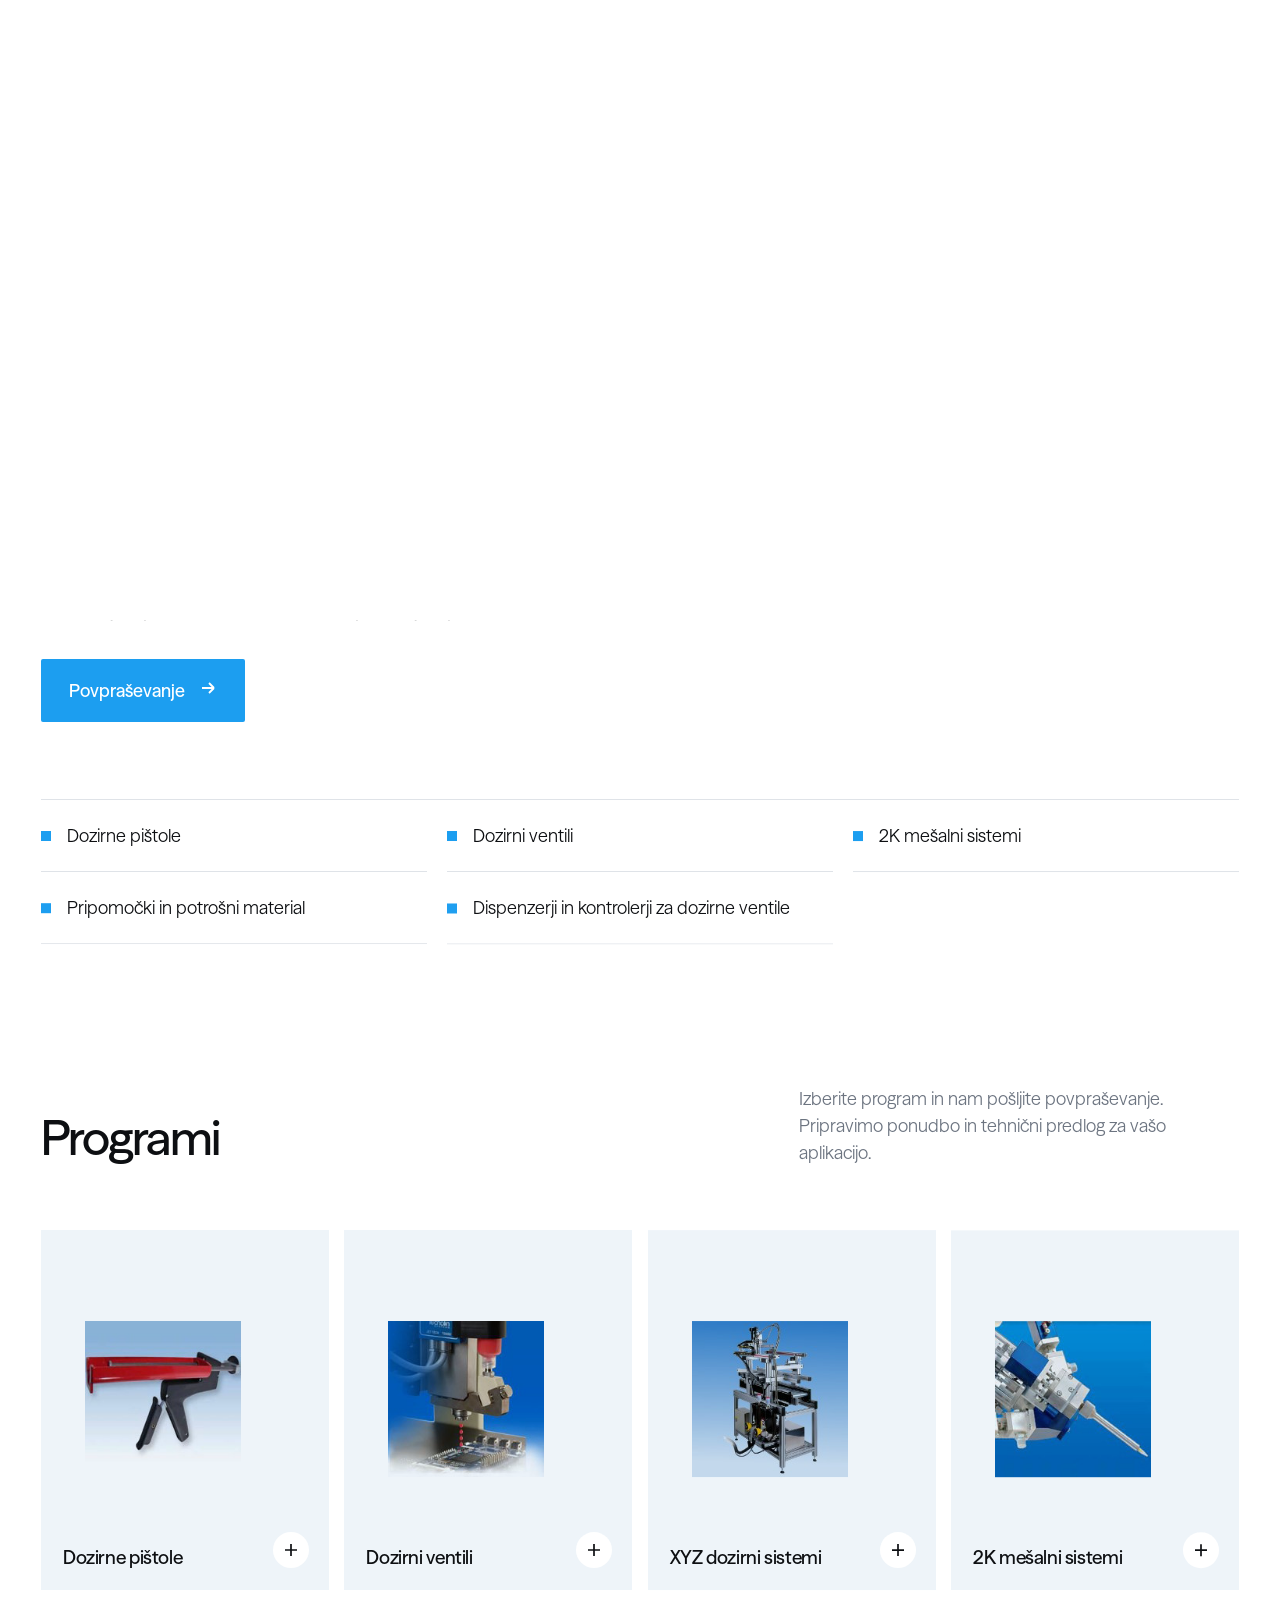
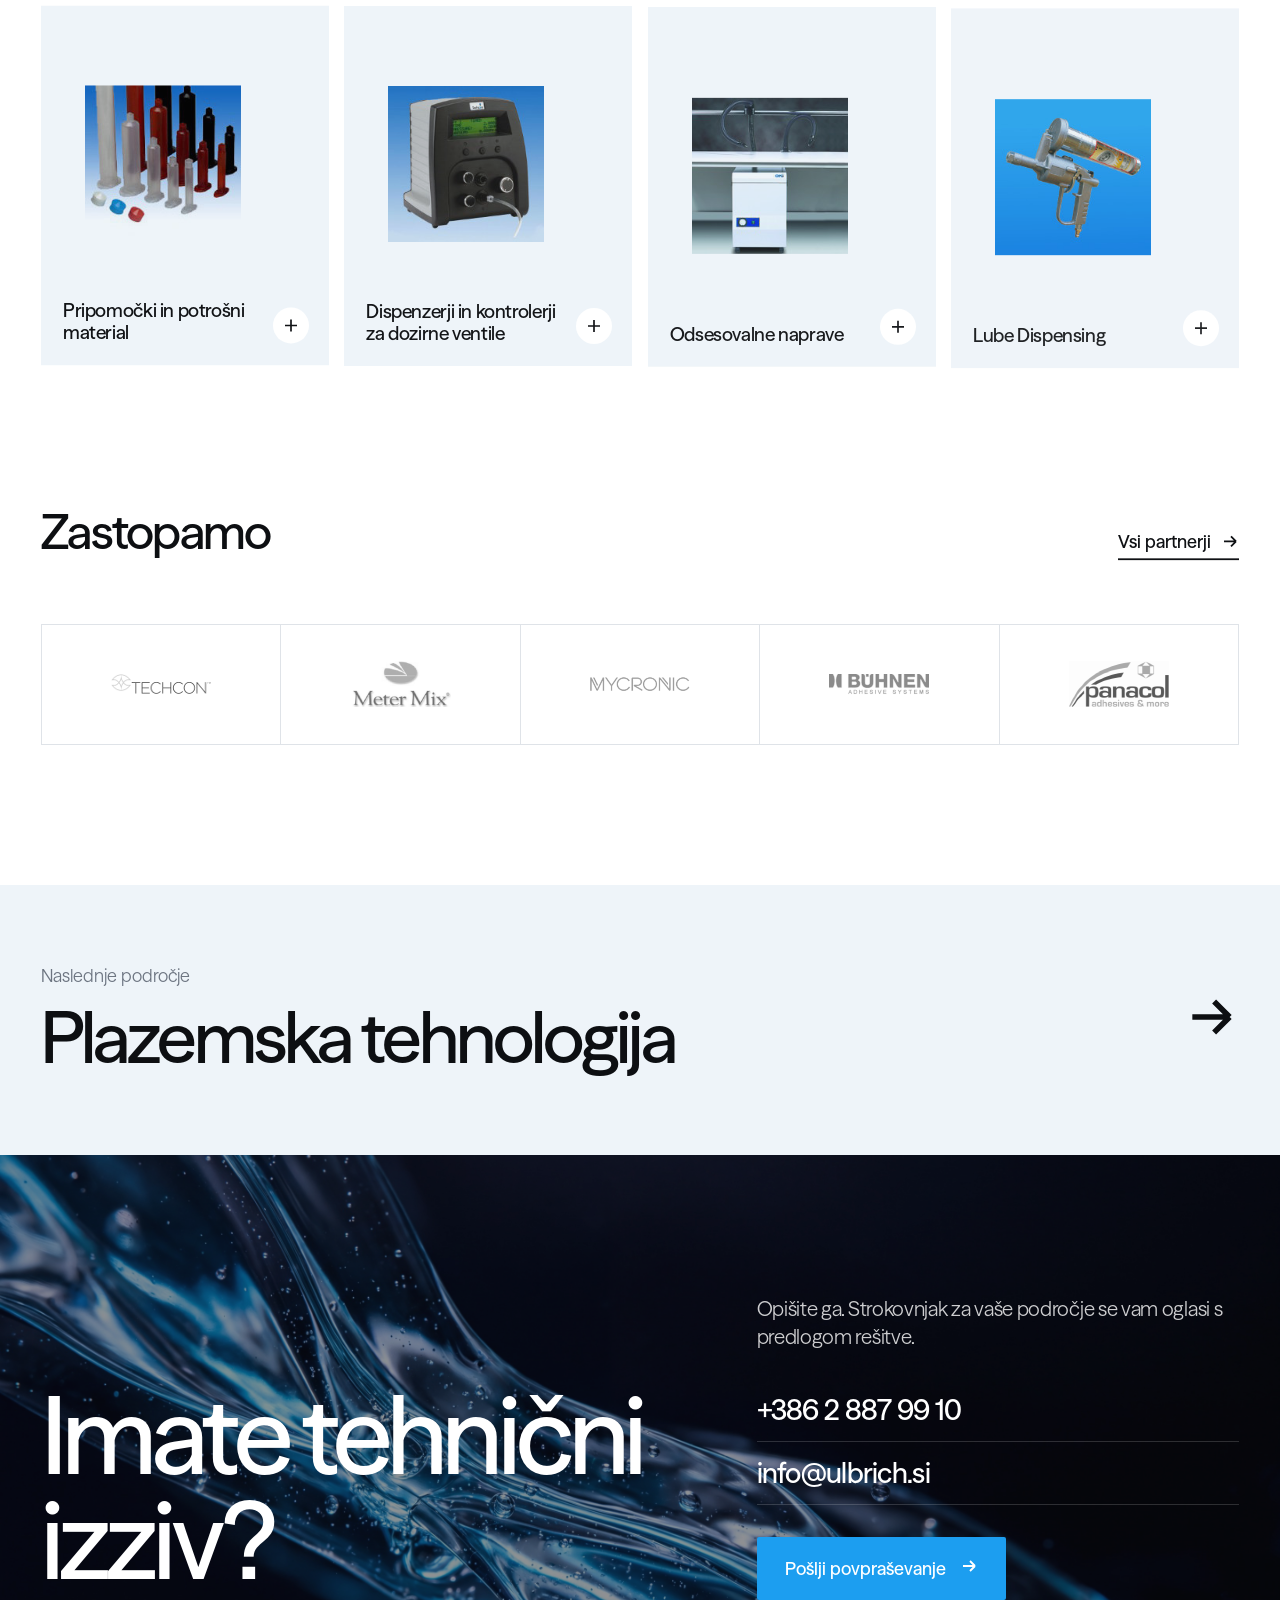
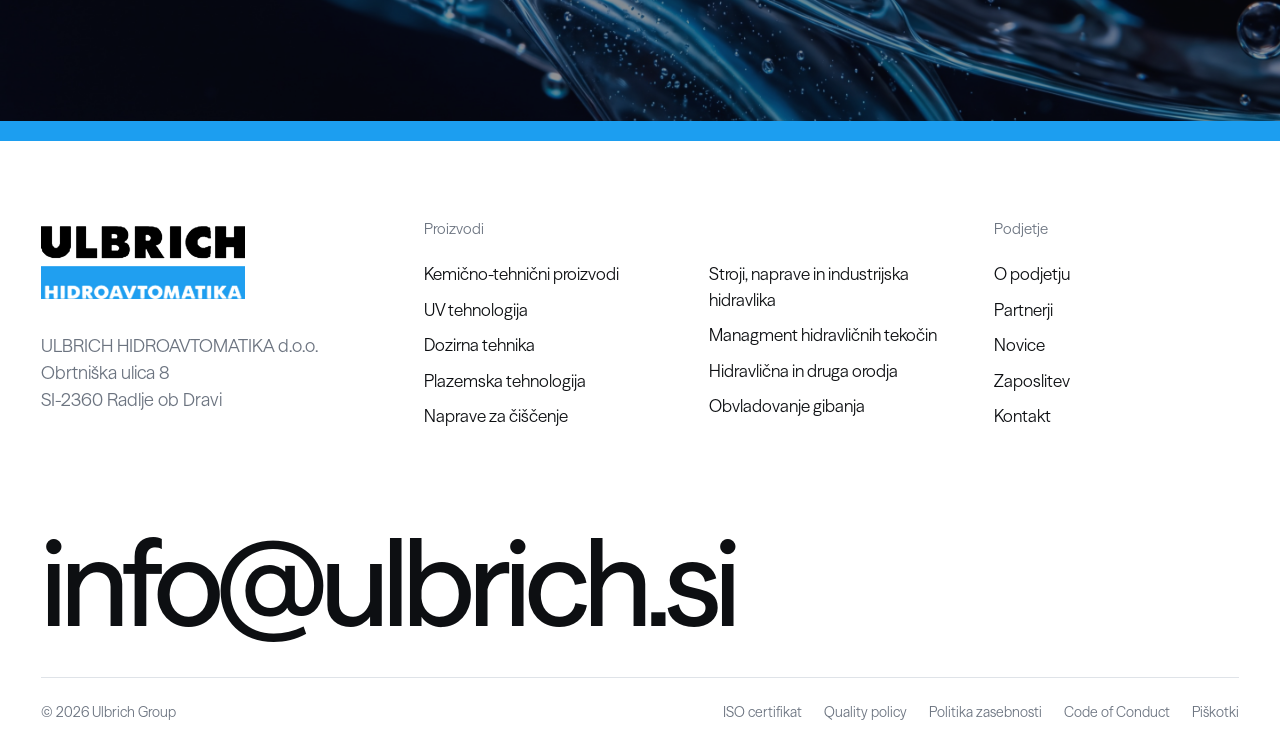
==== site/dozirna-tehnika.html @ 4a5169c9 "Ulbrich Hidroavtomatika website redesign Static multi-page site (home, 9 technology categories, news" ====
<!doctype html>
<html lang="sl"><head>
<meta charset="utf-8"><meta name="viewport" content="width=device-width,initial-scale=1">
<title>Dozirna tehnika | Ulbrich Hidroavtomatika</title><meta name="description" content="Od ročnih dozirnih pištol do XYZ dozirnih sistemov in 2K mešanja. Natančno nanašanje lepil, tesnilnih mas in maziv, ponovljivo pri vsakem kosu."><meta name="robots" content="noindex">
<link rel="icon" href="assets/img/fav512.png"><link rel="preload" href="assets/fonts/SeasonSans-TRIAL-Medium.otf" as="font" type="font/otf" crossorigin>
<link rel="stylesheet" href="assets/css/style.css">
</head><body>

<div class="loader" aria-hidden="true"><div class="lg"><img src="assets/img/logo_hidro.png" alt=""></div></div>
<header class="hdr">
  <a class="logo" href="index.html" aria-label="Ulbrich Hidroavtomatika, domov"><img src="assets/img/logo_hidro.png" alt="Ulbrich Hidroavtomatika"></a>
  <nav class="nav">
    <button data-mega class="is-active">Proizvodi</button>
    <a href="novice.html" class="">Novice</a>
    <a href="partnerji.html" class="">Partnerji</a>
    <a href="o-podjetju.html" class="">O podjetju</a>
    <a href="kontakt.html" class="">Kontakt</a>
    <span class="lang hide-m">SI</span>
    <a class="cta" href="#" data-inquiry="">Povpraševanje</a>
  </nav>
  <button class="burger" aria-label="Meni"><span></span><span></span></button>
</header>
<div class="mega" role="menu">
  <div class="mega-cats"><a href="kemicno-tehnicni-proizvodi.html" data-pic="assets/img/hf/02_adhesive.jpg" class="is-on"><span class="n">01</span>Kemično-tehnični proizvodi</a><a href="uv-tehnologija.html" data-pic="assets/img/hf/03_uv.jpg" class=""><span class="n">02</span>UV tehnologija</a><a href="dozirna-tehnika.html" data-pic="assets/img/hf/04_dispense.jpg" class=""><span class="n">03</span>Dozirna tehnika</a><a href="plazemska-tehnologija.html" data-pic="assets/img/hf/05_plasma.jpg" class=""><span class="n">04</span>Plazemska tehnologija</a><a href="naprave-za-ciscenje.html" data-pic="assets/img/hf/06_cleaning.jpg" class=""><span class="n">05</span>Naprave za čiščenje</a><a href="stroji-naprave-industrijska-hidravlika.html" data-pic="assets/img/hf/07_press.jpg" class=""><span class="n">06</span>Stroji, naprave in industrijska hidravlika</a><a href="managment-hidravlicnih-tekocin.html" data-pic="assets/img/hf/08_oil.jpg" class=""><span class="n">07</span>Managment hidravličnih tekočin</a><a href="hidravlicna-in-druga-orodja.html" data-pic="assets/img/hf/09_bolting.jpg" class=""><span class="n">08</span>Hidravlična in druga orodja</a><a href="obvladovanje-gibanja.html" data-pic="assets/img/menu_31.jpg" class=""><span class="n">09</span>Obvladovanje gibanja</a></div>
  <div><div class="mega-subs is-on"><a href="kemicno-tehnicni-proizvodi.html">Maziva</a><a href="kemicno-tehnicni-proizvodi.html">Lepila</a><a href="kemicno-tehnicni-proizvodi.html">Tesnilno-lepilne mase</a><a href="kemicno-tehnicni-proizvodi.html">Elektro-kemikalije</a><a href="kemicno-tehnicni-proizvodi.html">Silikonski materiali</a><a href="kemicno-tehnicni-proizvodi.html">Protikorozijska zaščita</a><a href="kemicno-tehnicni-proizvodi.html">Spajke in paste</a><a href="kemicno-tehnicni-proizvodi.html">Čistila in topila za lepila, tesnilne mase in maziva</a><a class="all" href="kemicno-tehnicni-proizvodi.html">Vse o področju kemija &rarr;</a></div><div class="mega-subs "><a href="uv-tehnologija.html">Naprave za sušenje lepil, barv in zalivnih mas</a><a href="uv-tehnologija.html">Naprave za simulacijo sončnega sevanja</a><a href="uv-tehnologija.html">Naprave za testiranje PV panelov</a><a href="uv-tehnologija.html">Naprave za dezinfekcijo</a><a href="uv-tehnologija.html">UV metri, naprave za merjenje intenzitete UV sevanja</a><a href="uv-tehnologija.html">UV LED</a><a class="all" href="uv-tehnologija.html">Vse o področju uv &rarr;</a></div><div class="mega-subs "><a href="dozirna-tehnika.html">Dozirne pištole</a><a href="dozirna-tehnika.html">Dozirni ventili</a><a href="dozirna-tehnika.html">XYZ dozirni sistemi</a><a href="dozirna-tehnika.html">2K mešalni sistemi</a><a href="dozirna-tehnika.html">Pripomočki in potrošni material</a><a href="dozirna-tehnika.html">Dispenzerji in kontrolerji za dozirne ventile</a><a href="dozirna-tehnika.html">Odsesovalne naprave</a><a href="dozirna-tehnika.html">Lube Dispensing</a><a class="all" href="dozirna-tehnika.html">Vse o področju doziranje &rarr;</a></div><div class="mega-subs "><a href="plazemska-tehnologija.html">piezobrush® PZ3</a><a href="plazemska-tehnologija.html">piezobrush® PZ3-i</a><a href="plazemska-tehnologija.html">PB3/PS2000</a><a href="plazemska-tehnologija.html">Plasmatool</a><a href="plazemska-tehnologija.html">Avtomatizacija plazmiranja</a><a href="plazemska-tehnologija.html">Plasma Nozzles for PB3/PS2000</a><a href="plazemska-tehnologija.html">3D tisk s plazemsko aktivacijo</a><a href="plazemska-tehnologija.html">Starter Kit Gas in Electrical</a><a href="plazemska-tehnologija.html">Plasma Treatment Software</a><a href="plazemska-tehnologija.html">Testink-Pins</a><a class="all" href="plazemska-tehnologija.html">Vse o področju plazma &rarr;</a></div><div class="mega-subs "><a href="naprave-za-ciscenje.html">DCT čistilne naprave</a><a href="naprave-za-ciscenje.html">DCT AirJet 4127 CRD</a><a href="naprave-za-ciscenje.html">DCT InJet 388 CD</a><a href="naprave-za-ciscenje.html">DCT InJet 388 CRD</a><a href="naprave-za-ciscenje.html">DCT InJet 388 CRRD Combo</a><a href="naprave-za-ciscenje.html">DCT InJet 388 TWIN CRRD</a><a class="all" href="naprave-za-ciscenje.html">Vse o področju čiščenje &rarr;</a></div><div class="mega-subs "><a href="stroji-naprave-industrijska-hidravlika.html">Stroji in naprave s hidravličnim pogonom in elektronskim krmiljenjem</a><a href="stroji-naprave-industrijska-hidravlika.html">Stroji in naprave za železniška vozila</a><a href="stroji-naprave-industrijska-hidravlika.html">Visokotlačne komponente, kompresorji in sistemi za zrak, pline in tekočine</a><a href="stroji-naprave-industrijska-hidravlika.html">Hidravlični cilindri</a><a href="stroji-naprave-industrijska-hidravlika.html">Hidravlični agregati</a><a href="stroji-naprave-industrijska-hidravlika.html">Hidravlični ventili</a><a href="stroji-naprave-industrijska-hidravlika.html">Hidravlični krmilni bloki</a><a href="stroji-naprave-industrijska-hidravlika.html">Proporcionalna in servo tehnika</a><a href="stroji-naprave-industrijska-hidravlika.html">Filtri za hidravliko</a><a href="stroji-naprave-industrijska-hidravlika.html">Hidravlični sistemi</a><a class="all" href="stroji-naprave-industrijska-hidravlika.html">Vse o področju hidravlika &rarr;</a></div><div class="mega-subs "><a href="managment-hidravlicnih-tekocin.html">Naprave za vzdrževanje in nadzor stanja hidravličnih tekočin</a><a href="managment-hidravlicnih-tekocin.html">Senzorji in merilna tehnika</a><a class="all" href="managment-hidravlicnih-tekocin.html">Vse o področju tekočine &rarr;</a></div><div class="mega-subs "><a href="hidravlicna-in-druga-orodja.html">Hidravlične dvigalke in dvigala</a><a href="hidravlicna-in-druga-orodja.html">Hidravlične črpalke za orodja</a><a href="hidravlicna-in-druga-orodja.html">Mehanski in hidravlični snemalci</a><a href="hidravlicna-in-druga-orodja.html">Delavniške stiskalnice</a><a href="hidravlicna-in-druga-orodja.html">POWER TEAM hidravlični stroji za vijačenje</a><a href="hidravlicna-in-druga-orodja.html">Namenska orodja</a><a href="hidravlicna-in-druga-orodja.html">Ventili</a><a href="hidravlicna-in-druga-orodja.html">Dodatki</a><a href="hidravlicna-in-druga-orodja.html">HYTORC hidravlični stroji za vijačenje</a><a href="hidravlicna-in-druga-orodja.html">HYTORC pnevmatski stroji za vijačenje</a><a class="all" href="hidravlicna-in-druga-orodja.html">Vse o področju orodja &rarr;</a></div><div class="mega-subs "><a href="obvladovanje-gibanja.html">Amortizerji</a><a href="obvladovanje-gibanja.html">Zračne in plinske vzmeti</a><a href="obvladovanje-gibanja.html">Heavy-duty amortizerji in odbojniki</a><a href="obvladovanje-gibanja.html">Rotacijski dušilci</a><a href="obvladovanje-gibanja.html">Oljne zavore in zaviralni cilindri</a><a href="obvladovanje-gibanja.html">Žičnate blazine in izolatorji vibracij</a><a class="all" href="obvladovanje-gibanja.html">Vse o področju gibanje &rarr;</a></div></div>
  <div class="mega-pic"><img src="assets/img/hf/02_adhesive.jpg" alt=""></div>
</div>
<div class="mega-scrim"></div>
<nav class="mnav">
  <details><summary>Proizvodi</summary><div class="msub"><a href="kemicno-tehnicni-proizvodi.html">Kemično-tehnični proizvodi</a><a href="uv-tehnologija.html">UV tehnologija</a><a href="dozirna-tehnika.html">Dozirna tehnika</a><a href="plazemska-tehnologija.html">Plazemska tehnologija</a><a href="naprave-za-ciscenje.html">Naprave za čiščenje</a><a href="stroji-naprave-industrijska-hidravlika.html">Stroji, naprave in industrijska hidravlika</a><a href="managment-hidravlicnih-tekocin.html">Managment hidravličnih tekočin</a><a href="hidravlicna-in-druga-orodja.html">Hidravlična in druga orodja</a><a href="obvladovanje-gibanja.html">Obvladovanje gibanja</a></div></details>
  <a href="novice.html">Novice</a><a href="partnerji.html">Partnerji</a><a href="o-podjetju.html">O podjetju</a><a href="kontakt.html">Kontakt</a>
  <a href="prosta-delovna-mesta.html">Zaposlitev</a>
  <p style="margin-top:40px"><a class="btn blue" href="#" data-inquiry="" style="font-size:18px;border:0">Pošlji povpraševanje</a></p>
</nav>
<main>
<section class="phero wrap">
  <div class="crumbs"><a href="index.html">Domov</a><span>/</span><a href="index.html#tehnologije">Proizvodi</a><span>/</span><span>Doziranje</span></div>
  <div class="phero-grid">
    <div>
      <h1 class="h-xl"><span class="line"><span>Dozirna tehnika</span></span></h1>
      <p class="lead tagline">Od ročnih dozirnih pištol do XYZ dozirnih sistemov in 2K mešanja. Natančno nanašanje lepil, tesnilnih mas in maziv, ponovljivo pri vsakem kosu.</p>
      <p style="margin-top:36px;display:flex;gap:14px;flex-wrap:wrap"><a class="btn blue" href="#" data-inquiry="Dozirna tehnika">Povpraševanje <span class="arr"><svg width="18" height="18" viewBox="0 0 18 18" fill="none"><path d="M3 9h12m0 0-5-5m5 5-5 5" stroke="currentColor" stroke-width="1.8"/></svg></span></a></p>
    </div>
    <div class="phero-pic "><img src="assets/img/hf/04_dispense.jpg" alt="Dozirna tehnika"><span class="tag">Enostavno, natančno, učinkovito</span></div>
  </div>
  <ul class="bullets" data-stagger><li>Dozirne pištole</li><li>Dozirni ventili</li><li>2K mešalni sistemi</li><li>Pripomočki in potrošni material</li><li>Dispenzerji in kontrolerji za dozirne ventile</li></ul>
</section>

<section class="sec wrap">
  <div class="tech-head"><h2 class="h-l split-lines">Programi</h2><p class="muted rv">Izberite program in nam pošljite povpraševanje. Pripravimo ponudbo in tehnični predlog za vašo aplikacijo.</p></div>
  <div class="subs" data-stagger>
        <button class="sub" data-inquiry="Dozirne pištole"><div class="pic"><img src="assets/img/menu_161.jpg" alt="Dozirne pištole" loading="lazy"></div>
          <h3>Dozirne pištole</h3><span class="plus"><svg width="14" height="14" viewBox="0 0 14 14" fill="none"><path d="M7 1v12M1 7h12" stroke="currentColor" stroke-width="1.7"/></svg></span></button>
        <button class="sub" data-inquiry="Dozirni ventili"><div class="pic"><img src="assets/img/menu_162.jpg" alt="Dozirni ventili" loading="lazy"></div>
          <h3>Dozirni ventili</h3><span class="plus"><svg width="14" height="14" viewBox="0 0 14 14" fill="none"><path d="M7 1v12M1 7h12" stroke="currentColor" stroke-width="1.7"/></svg></span></button>
        <button class="sub" data-inquiry="XYZ dozirni sistemi"><div class="pic"><img src="assets/img/menu_163.jpg" alt="XYZ dozirni sistemi" loading="lazy"></div>
          <h3>XYZ dozirni sistemi</h3><span class="plus"><svg width="14" height="14" viewBox="0 0 14 14" fill="none"><path d="M7 1v12M1 7h12" stroke="currentColor" stroke-width="1.7"/></svg></span></button>
        <button class="sub" data-inquiry="2K mešalni sistemi"><div class="pic"><img src="assets/img/menu_164.jpg" alt="2K mešalni sistemi" loading="lazy"></div>
          <h3>2K mešalni sistemi</h3><span class="plus"><svg width="14" height="14" viewBox="0 0 14 14" fill="none"><path d="M7 1v12M1 7h12" stroke="currentColor" stroke-width="1.7"/></svg></span></button>
        <button class="sub" data-inquiry="Pripomočki in potrošni material"><div class="pic"><img src="assets/img/menu_165.jpg" alt="Pripomočki in potrošni material" loading="lazy"></div>
          <h3>Pripomočki in potrošni material</h3><span class="plus"><svg width="14" height="14" viewBox="0 0 14 14" fill="none"><path d="M7 1v12M1 7h12" stroke="currentColor" stroke-width="1.7"/></svg></span></button>
        <button class="sub" data-inquiry="Dispenzerji in kontrolerji za dozirne ventile"><div class="pic"><img src="assets/img/menu_170.jpg" alt="Dispenzerji in kontrolerji za dozirne ventile" loading="lazy"></div>
          <h3>Dispenzerji in kontrolerji za dozirne ventile</h3><span class="plus"><svg width="14" height="14" viewBox="0 0 14 14" fill="none"><path d="M7 1v12M1 7h12" stroke="currentColor" stroke-width="1.7"/></svg></span></button>
        <button class="sub" data-inquiry="Odsesovalne naprave"><div class="pic"><img src="assets/img/menu_183.jpg" alt="Odsesovalne naprave" loading="lazy"></div>
          <h3>Odsesovalne naprave</h3><span class="plus"><svg width="14" height="14" viewBox="0 0 14 14" fill="none"><path d="M7 1v12M1 7h12" stroke="currentColor" stroke-width="1.7"/></svg></span></button>
        <button class="sub" data-inquiry="Lube Dispensing"><div class="pic"><img src="assets/img/menu_243.jpg" alt="Lube Dispensing" loading="lazy"></div>
          <h3>Lube Dispensing</h3><span class="plus"><svg width="14" height="14" viewBox="0 0 14 14" fill="none"><path d="M7 1v12M1 7h12" stroke="currentColor" stroke-width="1.7"/></svg></span></button></div>
</section>

<section class="sec wrap" style="padding-top:0">
  <div class="tech-head"><h2 class="h-l split-lines">Zastopamo</h2><a class="link rv" href="partnerji.html">Vsi partnerji <svg width="18" height="18" viewBox="0 0 18 18" fill="none"><path d="M3 9h12m0 0-5-5m5 5-5 5" stroke="currentColor" stroke-width="1.8"/></svg></a></div>
  <div class="brandrow"><a href="partnerji.html" title="Techcon"><img src="assets/logos/techconsystems.png" alt="Techcon" loading="lazy"></a><a href="partnerji.html" title="Meter Mix"><img src="assets/logos/metermix.png" alt="Meter Mix" loading="lazy"></a><a href="partnerji.html" title="Mycronic"><img src="assets/logos/mycronic.png" alt="Mycronic" loading="lazy"></a><a href="partnerji.html" title="Bühnen"><img src="assets/logos/buehnen.png" alt="Bühnen" loading="lazy"></a><a href="partnerji.html" title="Panacol"><img src="assets/logos/panacol.png" alt="Panacol" loading="lazy"></a></div>
</section>

<a class="nextcat" href="plazemska-tehnologija.html">
  <div><p class="muted" style="margin-bottom:12px">Naslednje področje</p><p class="h-xl">Plazemska tehnologija</p></div>
  <span class="go" style="flex:none"><svg width="56" height="56" viewBox="0 0 18 18" fill="none"><path d="M3 9h12m0 0-5-5m5 5-5 5" stroke="currentColor" stroke-width="1.8"/></svg></span>
</a>

<section class="cta-band sec wrap"><img class="cta-bg" src="assets/img/hf/11_fluid.jpg" alt="" loading="lazy">
  <div class="cta-grid">
    <h2 class="h-mega">Imate tehnični izziv?</h2>
    <div>
      <p class="lead" style="color:rgba(255,255,255,.8);margin-bottom:28px">Opišite ga. Strokovnjak za vaše področje se vam oglasi s predlogom rešitve.</p>
      <div class="contact-lines"><a href="tel:+38628879910">+386 2 887 99 10</a><a href="mailto:info@ulbrich.si">info@ulbrich.si</a></div>
      <p style="margin-top:32px"><a class="btn blue" href="#" data-inquiry="">Pošlji povpraševanje <span class="arr"><svg width="18" height="18" viewBox="0 0 18 18" fill="none"><path d="M3 9h12m0 0-5-5m5 5-5 5" stroke="currentColor" stroke-width="1.8"/></svg></span></a></p>
    </div>
  </div>
  <div class="bar"></div>
</section></main>

<footer class="ftr">
  <div class="ftr-top">
    <div><a class="logo" href="index.html"><img src="assets/img/logo_hidro.png" alt="Ulbrich Hidroavtomatika"></a>
      <p class="muted" style="margin-top:28px;max-width:340px">ULBRICH HIDROAVTOMATIKA d.o.o.<br>Obrtniška ulica 8<br>SI-2360 Radlje ob Dravi</p></div>
    <div><h4>Proizvodi</h4><a href="kemicno-tehnicni-proizvodi.html">Kemično-tehnični proizvodi</a><a href="uv-tehnologija.html">UV tehnologija</a><a href="dozirna-tehnika.html">Dozirna tehnika</a><a href="plazemska-tehnologija.html">Plazemska tehnologija</a><a href="naprave-za-ciscenje.html">Naprave za čiščenje</a></div>
    <div><h4>&nbsp;</h4><a href="stroji-naprave-industrijska-hidravlika.html">Stroji, naprave in industrijska hidravlika</a><a href="managment-hidravlicnih-tekocin.html">Managment hidravličnih tekočin</a><a href="hidravlicna-in-druga-orodja.html">Hidravlična in druga orodja</a><a href="obvladovanje-gibanja.html">Obvladovanje gibanja</a></div>
    <div><h4>Podjetje</h4><a href="o-podjetju.html">O podjetju</a><a href="partnerji.html">Partnerji</a><a href="novice.html">Novice</a><a href="prosta-delovna-mesta.html">Zaposlitev</a><a href="kontakt.html">Kontakt</a></div>
  </div>
  <a class="ftr-big" href="mailto:info@ulbrich.si">info@ulbrich.si</a>
  <div class="ftr-bot"><span>© 2026 Ulbrich Group</span>
    <nav><a href="https://www.ulbrich.si/iso-certifikat">ISO certifikat</a><a href="https://www.ulbrich.si/quality-policy">Quality policy</a><a href="https://www.ulbrich.si/politika-zasebnosti">Politika zasebnosti</a><a href="https://www.ulbrich.si/code-of-conduct">Code of Conduct</a><a href="https://www.ulbrich.si/piskotki">Piškotki</a></nav></div>
</footer>
<div class="drawer-scrim"></div>
<aside class="drawer" aria-label="Povpraševanje">
  <button class="x" aria-label="Zapri">&times;</button>
  <h2 class="h-l">Povpraševanje</h2>
  <p class="topic"></p>
  <form class="form">
    <input type="hidden" name="tema">
    <label>Ime in priimek<input required name="ime" autocomplete="name"></label>
    <label>Podjetje<input name="podjetje" autocomplete="organization"></label>
    <label>E-pošta<input required type="email" name="email" autocomplete="email"></label>
    <label>Telefon<input name="tel" autocomplete="tel"></label>
    <label>Opišite vaš izziv ali potrebo<textarea name="sporocilo"></textarea></label>
    <button class="btn blue" type="submit">Pošlji povpraševanje <span class="arr"><svg width="18" height="18" viewBox="0 0 18 18" fill="none"><path d="M3 9h12m0 0-5-5m5 5-5 5" stroke="currentColor" stroke-width="1.8"/></svg></span></button>
  </form>
  <div class="form-ok"><p class="h-m">Hvala. Vaše povpraševanje smo prejeli.</p><p class="muted" style="margin-top:14px">Strokovnjak za izbrano področje vas bo kontaktiral v najkrajšem možnem času.</p></div>
</aside>
<script src="assets/js/gsap.min.js"></script>
<script src="assets/js/ScrollTrigger.min.js"></script>
<script src="assets/js/lenis.min.js"></script>
<script src="assets/js/main.js"></script>
</body></html>
---- site/assets/css/style.css ----
@font-face{font-family:"Season";src:url(../fonts/SeasonSans-TRIAL-Light.otf) format("opentype");font-weight:300;font-display:swap}
@font-face{font-family:"Season";src:url(../fonts/SeasonSans-TRIAL-Regular.otf) format("opentype");font-weight:400;font-display:swap}
@font-face{font-family:"Season";src:url(../fonts/SeasonSans-TRIAL-Medium.otf) format("opentype");font-weight:500;font-display:swap}
@font-face{font-family:"Season";src:url(../fonts/SeasonSans-TRIAL-SemiBold.otf) format("opentype");font-weight:600;font-display:swap}

:root{
  --blue:#1c9ef0;
  --blue-deep:#0b6fc0;
  --ink:#0d0f12;
  --gray:#6c7480;
  --line:#dfe3e8;
  --paper:#ffffff;
  --mist:#eef4f9;
  --mist-2:#e3eef7;
  --pad:clamp(20px,3.2vw,64px);
  --nav-h:clamp(92px,7.5vw,150px);
  --ease:cubic-bezier(.2,.7,.1,1);
}
*{box-sizing:border-box;margin:0;padding:0}
html{-webkit-font-smoothing:antialiased;-moz-osx-font-smoothing:grayscale;text-rendering:optimizeLegibility}
html.lenis,html.lenis body{height:auto}
.lenis.lenis-smooth{scroll-behavior:auto!important}
body{font-family:"Season",system-ui,sans-serif;font-weight:400;color:var(--ink);background:var(--paper);font-size:18px;line-height:1.5;overflow-x:hidden}
img{display:block;max-width:100%}
a{color:inherit;text-decoration:none}
button{font:inherit;color:inherit;background:none;border:0;cursor:pointer}
em,i{font-style:normal}

/* ------- type ------- */
.h-mega{font-weight:500;font-size:clamp(48px,8.4vw,184px);line-height:.98;letter-spacing:-.045em;padding-bottom:.06em}
.h-xl{font-weight:500;font-size:clamp(40px,5.6vw,120px);line-height:1.02;letter-spacing:-.04em;padding-bottom:.05em}
.h-l{font-weight:500;font-size:clamp(32px,3.8vw,76px);line-height:1.05;letter-spacing:-.035em;padding-bottom:.05em}
.h-m{font-weight:500;font-size:clamp(24px,2.2vw,42px);line-height:1.12;letter-spacing:-.025em}
.lead{font-size:clamp(20px,1.6vw,30px);line-height:1.35;letter-spacing:-.015em;color:var(--ink)}
.muted{color:var(--gray)}
.blue{color:var(--blue)}
.small{font-size:15px;line-height:1.5}

/* ------- layout ------- */
.wrap{padding-left:var(--pad);padding-right:var(--pad)}
.sec{padding-top:clamp(96px,11vw,220px);padding-bottom:clamp(96px,11vw,220px)}
.grid{display:grid;grid-template-columns:repeat(12,1fr);column-gap:clamp(16px,1.6vw,32px)}

/* ------- header ------- */
.hdr{position:fixed;inset:0 0 auto 0;z-index:50;height:var(--nav-h);display:flex;align-items:center;justify-content:space-between;padding:0 var(--pad);transition:transform .5s var(--ease),background .3s}
.hdr.is-solid{background:rgba(255,255,255,.92);backdrop-filter:saturate(1.4) blur(14px);-webkit-backdrop-filter:saturate(1.4) blur(14px)}
.hdr.is-hidden{transform:translateY(-100%)}
.hdr .logo img{height:clamp(56px,5vw,110px);width:auto}
.nav{display:flex;align-items:center;gap:clamp(20px,2.4vw,48px);font-size:clamp(17px,1.25vw,24px);font-weight:500}
.nav a,.nav button{position:relative;padding:8px 0}
.nav a::after,.nav button::after{content:"";position:absolute;left:0;right:0;bottom:2px;height:2px;background:var(--blue);transform:scaleX(0);transform-origin:right;transition:transform .45s var(--ease)}
.nav a:hover::after,.nav button:hover::after,.nav .is-active::after{transform:scaleX(1);transform-origin:left}
.nav .cta{background:var(--ink);color:#fff;padding:14px 22px;border-radius:2px;transition:background .3s}
.nav .cta::after{display:none}
.nav .cta:hover{background:var(--blue)}
.lang{color:var(--gray);font-weight:400}
.burger{display:none;width:44px;height:44px;position:relative}
.burger span{position:absolute;left:8px;right:8px;height:2px;background:var(--ink);transition:transform .4s var(--ease),top .4s var(--ease)}
.burger span:nth-child(1){top:16px}.burger span:nth-child(2){top:26px}
.menu-open .burger span:nth-child(1){top:21px;transform:rotate(45deg)}
.menu-open .burger span:nth-child(2){top:21px;transform:rotate(-45deg)}

/* mega menu */
.mega{position:fixed;left:0;right:0;top:var(--nav-h);z-index:49;background:#fff;padding:40px var(--pad) 56px;display:grid;grid-template-columns:1.1fr 2.6fr 1.1fr;gap:clamp(24px,3vw,64px);opacity:0;visibility:hidden;transform:translateY(-12px);transition:opacity .35s var(--ease),transform .45s var(--ease),visibility 0s .45s;box-shadow:0 30px 60px -30px rgba(13,15,18,.18)}
.mega.is-open{opacity:1;visibility:visible;transform:none;transition:opacity .35s var(--ease),transform .45s var(--ease)}
.mega-cats{display:flex;flex-direction:column;gap:2px}
.mega-cats a{font-size:22px;font-weight:500;letter-spacing:-.02em;padding:8px 0;color:var(--gray);transition:color .25s;display:flex;align-items:center;gap:14px}
.mega-cats a .n{font-size:13px;width:22px;color:var(--gray);font-weight:400}
.mega-cats a.is-on,.mega-cats a:hover{color:var(--ink)}
.mega-cats a.is-on .n{color:var(--blue)}
.mega-subs{display:none;grid-template-columns:repeat(2,1fr);gap:4px 40px;align-content:start;padding-top:10px}
.mega-subs.is-on{display:grid}
.mega-subs a{font-size:17px;padding:9px 0;border-bottom:1px solid var(--line);display:flex;justify-content:space-between;transition:color .25s}
.mega-subs a:hover{color:var(--blue)}
.mega-subs .all{grid-column:1/-1;border:0;margin-top:18px;font-weight:500;color:var(--blue)}
.mega-pic{background:var(--mist);aspect-ratio:1;display:flex;align-items:center;justify-content:center;overflow:hidden}
.mega-pic img{width:78%;mix-blend-mode:multiply;transition:opacity .3s}
.mega-scrim{position:fixed;inset:0;z-index:48;background:rgba(13,15,18,.25);opacity:0;visibility:hidden;transition:opacity .35s,visibility 0s .35s}
.mega-scrim.is-open{opacity:1;visibility:visible;transition:opacity .35s}

/* mobile menu */
.mnav{position:fixed;inset:0;z-index:45;background:#fff;padding:calc(var(--nav-h) + 20px) var(--pad) 40px;overflow:auto;transform:translateY(-100%);transition:transform .6s var(--ease)}
.menu-open .mnav{transform:none}
.mnav a{display:block;font-size:30px;font-weight:500;letter-spacing:-.03em;padding:10px 0;border-bottom:1px solid var(--line)}
.mnav .msub a{font-size:19px;font-weight:400;padding:9px 0 9px 0;color:var(--gray)}
.mnav details summary{list-style:none;font-size:30px;font-weight:500;letter-spacing:-.03em;padding:10px 0;border-bottom:1px solid var(--line);cursor:pointer}
.mnav details summary::-webkit-details-marker{display:none}

/* ------- buttons ------- */
.btn{display:inline-flex;align-items:center;gap:14px;font-size:18px;font-weight:500;padding:18px 28px;background:var(--ink);color:#fff;border-radius:2px;transition:background .3s,color .3s}
.btn:hover{background:var(--blue)}
.btn.blue{background:var(--blue)}
.btn.blue:hover{background:var(--ink)}
.btn.white{background:#fff;color:var(--ink)}
.btn.white:hover{background:var(--ink);color:#fff}
.btn .arr{display:inline-block;transition:transform .35s var(--ease)}
.btn:hover .arr{transform:translateX(5px)}
.link{font-weight:500;display:inline-flex;gap:10px;align-items:center;border-bottom:2px solid currentColor;padding-bottom:3px}

/* ------- hero (home) ------- */
.hero{padding-top:calc(var(--nav-h) + clamp(40px,7vh,110px));position:relative}
.hero-top{display:grid;grid-template-columns:1fr auto;align-items:end;gap:40px;padding-bottom:clamp(36px,5vh,72px)}
h1 .line{display:block;overflow:hidden}
h1 .line>span{display:block}
.hero-side{max-width:380px;padding-bottom:1.4vw}
.hero-side p{margin-bottom:26px}
.hero-band{position:relative;background:var(--blue);height:clamp(380px,56vh,640px);overflow:hidden;transform-origin:50% 0}
.reel{position:absolute;left:0;top:50%;display:flex;gap:clamp(14px,1.4vw,28px);transform:translateY(-50%);will-change:transform}
.reel-card{flex:0 0 auto;width:clamp(220px,21vw,420px);aspect-ratio:4/5;background:#fff;display:flex;flex-direction:column;justify-content:space-between;padding:18px 20px}
.reel-card img{width:84%;margin:auto;mix-blend-mode:multiply;aspect-ratio:1;object-fit:contain}
.reel-card .cap{display:flex;justify-content:space-between;font-size:15px;font-weight:500}
.reel-card .cap span:last-child{color:var(--gray);font-weight:400}

/* statement */
.statement{background:var(--blue);color:#fff}
.statement .h-xl .w{opacity:.22;transition:none}
.statement-meta{display:flex;justify-content:space-between;align-items:end;margin-top:clamp(56px,7vw,120px);gap:40px;flex-wrap:wrap}
.statement-meta p{max-width:520px;color:rgba(255,255,255,.86)}

/* tech index */
.tech-head{display:flex;justify-content:space-between;align-items:end;gap:40px;margin-bottom:clamp(40px,5vw,90px);flex-wrap:wrap}
.tech-head p{max-width:440px}
.tech-list{border-top:1px solid var(--line)}
.tech-row{display:grid;grid-template-columns:80px 1fr minmax(0,.9fr) 60px;align-items:center;gap:24px;padding:clamp(18px,1.8vw,30px) 0;border-bottom:1px solid var(--line);position:relative;transition:color .35s}
.tech-row .ic{width:56px;height:56px;mix-blend-mode:multiply}
.tech-row .nm{font-size:clamp(26px,3.3vw,64px);font-weight:500;letter-spacing:-.035em;line-height:1.04;transition:transform .5s var(--ease)}
.tech-row .tg{color:var(--gray);font-size:17px;max-width:420px}
.tech-row .go{justify-self:end;width:48px;height:48px;border-radius:50%;background:var(--mist);display:grid;place-items:center;transition:background .3s,color .3s}
.tech-row:hover .nm{transform:translateX(14px)}
.tech-row:hover .go{background:var(--blue);color:#fff}
.tech-row::before{content:"";position:absolute;left:0;right:0;bottom:-1px;height:2px;background:var(--blue);transform:scaleX(0);transform-origin:left;transition:transform .6s var(--ease)}
.tech-row:hover::before{transform:scaleX(1)}
.tech-float{position:fixed;left:0;top:0;width:clamp(240px,20vw,380px);aspect-ratio:1;background:#fff;pointer-events:none;z-index:30;opacity:0;transform:translate(-50%,-50%) scale(.85);transition:opacity .3s,transform .4s var(--ease);box-shadow:0 30px 70px -30px rgba(13,15,18,.35);display:flex;align-items:center;justify-content:center;overflow:hidden}
.tech-float.on{opacity:1;transform:translate(-50%,-50%) scale(1)}
.tech-float img{position:absolute;width:86%;mix-blend-mode:multiply;opacity:0;transition:opacity .25s}
.tech-float img.on{opacity:1}

/* plasma horizontal */
.hscroll{background:var(--mist);overflow:hidden}
.hscroll-pin{height:100vh;display:flex;flex-direction:column;justify-content:center;padding-top:var(--nav-h)}
.hscroll-head{display:flex;justify-content:space-between;align-items:end;gap:40px;margin-bottom:clamp(28px,4vh,56px)}
.hscroll-head p{max-width:460px}
.track{display:flex;gap:clamp(16px,1.6vw,30px);padding-left:var(--pad);will-change:transform}
.pcard{flex:0 0 auto;width:clamp(300px,30vw,560px);display:flex;flex-direction:column}
.pcard .pic{background:#fff;aspect-ratio:5/4;overflow:hidden;display:flex;align-items:center;justify-content:center}
.pcard .pic img{width:100%;height:100%;object-fit:cover;transform:scale(1.12)}
.pcard .pic.fit img{object-fit:contain;width:82%;height:82%;transform:none;mix-blend-mode:multiply}
.pcard h3{font-size:clamp(22px,1.7vw,32px);font-weight:500;letter-spacing:-.025em;margin-top:22px;line-height:1.15}
.pcard p{color:var(--gray);margin-top:10px;font-size:16px;max-width:460px}
.pcard.intro{justify-content:flex-end;width:clamp(260px,24vw,440px)}

/* production split */
.split{display:grid;grid-template-columns:1fr 1fr;gap:clamp(24px,3vw,64px);align-items:stretch}
.split .pic{background:var(--mist);position:relative;overflow:hidden;min-height:560px;display:flex;align-items:center;justify-content:center}
.split .pic img{width:70%;mix-blend-mode:multiply;will-change:transform}
.caps{margin-top:48px;border-top:1px solid var(--line)}
.caps li{list-style:none;display:flex;gap:24px;padding:20px 0;border-bottom:1px solid var(--line);font-size:clamp(18px,1.3vw,22px)}
.caps li span:first-child{color:var(--blue);font-weight:500;width:32px;flex:none}

/* numbers */
.nums{border-top:1px solid var(--line)}
.num{display:grid;grid-template-columns:1.2fr 1fr;align-items:center;gap:40px;padding:clamp(22px,2.6vw,46px) 0;border-bottom:1px solid var(--line)}
.num .v{font-size:clamp(64px,10vw,200px);font-weight:500;letter-spacing:-.055em;line-height:.95;padding-bottom:.04em;font-variant-numeric:tabular-nums}
.num .v sup{font-size:.35em;vertical-align:top;margin-left:.08em;color:var(--blue);letter-spacing:0;position:relative;top:.25em}
.num p{font-size:clamp(18px,1.4vw,24px);max-width:520px;line-height:1.4}

/* partners */
.logos{display:grid;grid-template-columns:repeat(6,1fr);gap:0;border-top:1px solid var(--line);border-left:1px solid var(--line)}
.logos a{aspect-ratio:3/2;display:flex;align-items:center;justify-content:center;border-right:1px solid var(--line);border-bottom:1px solid var(--line);padding:12%;transition:background .35s}
.logos img{max-height:56px;width:auto;max-width:100%;object-fit:contain;filter:grayscale(1);opacity:.62;transition:filter .35s,opacity .35s,transform .5s var(--ease)}
.logos a:hover{background:var(--mist)}
.logos a:hover img{filter:none;opacity:1;transform:scale(1.06)}

/* news */
.news{display:grid;grid-template-columns:repeat(4,1fr);gap:clamp(16px,1.6vw,32px)}
.news a{display:flex;flex-direction:column}
.news .pic{aspect-ratio:1;overflow:hidden;background:var(--mist)}
.news .pic img{width:100%;height:100%;object-fit:cover;transition:transform .9s var(--ease)}
.news a:hover .pic img{transform:scale(1.05)}
.news time{display:block;margin-top:20px;color:var(--gray);font-size:15px}
.news h3{font-size:clamp(20px,1.4vw,26px);font-weight:500;letter-spacing:-.02em;line-height:1.2;margin-top:8px}
.news p{color:var(--gray);font-size:16px;margin-top:10px;display:-webkit-box;-webkit-line-clamp:3;-webkit-box-orient:vertical;overflow:hidden}
.news.big{grid-template-columns:repeat(3,1fr);row-gap:72px}

/* group */
.group{display:grid;grid-template-columns:1fr 1fr;gap:clamp(24px,4vw,80px);align-items:center}
.group .map{background:var(--mist);padding:6%}
.group .map img{mix-blend-mode:multiply;width:100%}
.countries{margin-top:40px;border-top:1px solid var(--line)}
.countries a{display:flex;justify-content:space-between;align-items:center;padding:16px 0;border-bottom:1px solid var(--line);font-size:20px;font-weight:500;transition:color .25s,padding .4s var(--ease)}
.countries a:hover{color:var(--blue);padding-left:10px}
.countries a span{color:var(--gray);font-weight:400;font-size:15px}

/* cta */
.cta-band{background:var(--ink);color:#fff;position:relative;overflow:hidden}
.cta-band .bar{position:absolute;left:0;right:0;bottom:0;height:clamp(14px,1.6vw,28px);background:var(--blue)}
.cta-grid{display:grid;grid-template-columns:1.4fr 1fr;gap:40px;align-items:end}
.cta-band .h-mega{color:#fff}
.contact-lines a{display:block;font-size:clamp(24px,2.2vw,40px);font-weight:500;letter-spacing:-.025em;padding:10px 0;border-bottom:1px solid rgba(255,255,255,.16);transition:color .25s}
.contact-lines a:hover{color:var(--blue)}

/* footer */
.ftr{padding:clamp(64px,6vw,110px) var(--pad) 32px;background:#fff}
.ftr-top{display:grid;grid-template-columns:1.4fr repeat(3,1fr);gap:40px}
.ftr-top h4{font-size:15px;font-weight:400;color:var(--gray);margin-bottom:16px}
.ftr-top a{display:block;padding:5px 0;font-size:17px;transition:color .25s}
.ftr-top a:hover{color:var(--blue)}
.ftr .logo img{height:76px;width:auto}
.ftr-big{font-size:clamp(44px,9.4vw,210px);font-weight:500;letter-spacing:-.05em;line-height:1;margin-top:clamp(64px,7vw,130px);padding-bottom:.08em;display:block;transition:color .4s}
.ftr-big:hover{color:var(--blue)}
.ftr-bot{display:flex;justify-content:space-between;gap:20px;flex-wrap:wrap;color:var(--gray);font-size:14px;border-top:1px solid var(--line);padding-top:24px;margin-top:24px}
.ftr-bot nav{display:flex;gap:22px;flex-wrap:wrap}

/* ------- category page ------- */
.phero{padding-top:calc(var(--nav-h) + clamp(36px,6vh,90px))}
.crumbs{font-size:15px;color:var(--gray);margin-bottom:clamp(28px,4vw,56px);display:flex;gap:10px}
.crumbs a:hover{color:var(--ink)}
.phero-grid{display:grid;grid-template-columns:1.3fr 1fr;gap:clamp(24px,4vw,80px);align-items:end}
.phero .tagline{margin-top:28px;max-width:640px}
.phero-pic{background:var(--mist);aspect-ratio:1;display:flex;align-items:center;justify-content:center;overflow:hidden;position:relative}
.phero-pic img{width:100%;height:100%;object-fit:cover}
.phero-pic.fit img{width:74%;height:74%;object-fit:contain;mix-blend-mode:multiply}
.phero-pic .tag{position:absolute;left:0;bottom:0;background:var(--blue);color:#fff;padding:14px 20px;font-weight:500;font-size:16px}
.bullets{display:grid;grid-template-columns:repeat(3,1fr);gap:0 clamp(16px,1.6vw,32px);margin-top:clamp(56px,6vw,110px);border-top:1px solid var(--line)}
.bullets li{list-style:none;padding:22px 0;border-bottom:1px solid var(--line);font-size:clamp(18px,1.3vw,22px);display:flex;gap:16px}
.bullets li::before{content:"";flex:none;width:10px;height:10px;background:var(--blue);margin-top:.5em}
.subs{display:grid;grid-template-columns:repeat(4,1fr);gap:clamp(12px,1.2vw,24px)}
.sub{background:var(--mist);display:flex;flex-direction:column;justify-content:space-between;aspect-ratio:4/5;padding:22px;text-align:left;position:relative;overflow:hidden;transition:background .4s}
.sub .pic{flex:1;display:flex;align-items:center;justify-content:center;min-height:0}
.sub .pic img{width:78%;max-height:100%;object-fit:contain;mix-blend-mode:multiply;transition:transform .7s var(--ease)}
.sub h3{font-size:clamp(19px,1.35vw,25px);font-weight:500;letter-spacing:-.02em;line-height:1.18;padding-right:44px}
.sub p{color:var(--gray);font-size:15px;margin-top:8px}
.sub .plus{position:absolute;right:20px;bottom:22px;width:36px;height:36px;border-radius:50%;background:#fff;display:grid;place-items:center;transition:background .3s,color .3s,transform .4s var(--ease)}
.sub:hover{background:var(--mist-2)}
.sub:hover .pic img{transform:scale(1.06)}
.sub:hover .plus{background:var(--blue);color:#fff;transform:rotate(90deg)}
.brandrow{display:flex;flex-wrap:wrap;gap:0;border-top:1px solid var(--line);border-left:1px solid var(--line)}
.brandrow a{flex:1 1 180px;height:120px;display:flex;align-items:center;justify-content:center;border-right:1px solid var(--line);border-bottom:1px solid var(--line);padding:26px}
.brandrow img{max-height:48px;max-width:100%;object-fit:contain;filter:grayscale(1);opacity:.65;transition:filter .3s,opacity .3s}
.brandrow a:hover img{filter:none;opacity:1}
.nextcat{display:flex;justify-content:space-between;align-items:center;gap:30px;padding:clamp(48px,6vw,110px) var(--pad);background:var(--mist);transition:background .5s}
.nextcat:hover{background:var(--blue);color:#fff}
.nextcat:hover .muted{color:rgba(255,255,255,.8)}

/* inquiry drawer */
.drawer{position:fixed;top:0;right:0;bottom:0;width:min(560px,100%);background:#fff;z-index:80;transform:translateX(100%);transition:transform .6s var(--ease);padding:clamp(28px,3vw,48px);overflow:auto;display:flex;flex-direction:column}
.drawer.is-open{transform:none}
.drawer-scrim{position:fixed;inset:0;background:rgba(13,15,18,.4);z-index:79;opacity:0;visibility:hidden;transition:opacity .4s,visibility 0s .4s}
.drawer-scrim.is-open{opacity:1;visibility:visible;transition:opacity .4s}
.drawer .x{align-self:flex-end;width:44px;height:44px;border-radius:50%;background:var(--mist);font-size:22px;display:grid;place-items:center}
.drawer h2{margin-top:20px}
.drawer .topic{margin-top:14px;color:var(--blue);font-weight:500;font-size:18px}
.form{display:grid;gap:14px;margin-top:32px}
.form label{display:grid;gap:6px;font-size:15px;color:var(--gray)}
.form input,.form textarea,.form select{font:inherit;font-size:18px;color:var(--ink);border:0;border-bottom:1px solid var(--line);padding:10px 0;background:transparent;outline:0;border-radius:0;transition:border-color .3s}
.form input:focus,.form textarea:focus,.form select:focus{border-color:var(--blue)}
.form textarea{min-height:110px;resize:vertical}
.form .btn{margin-top:14px;justify-content:center}
.form-ok{display:none;margin-top:40px}
.sent .form{display:none}.sent .form-ok{display:block}

/* about */
.timeline{border-top:1px solid var(--line)}
.tl{display:grid;grid-template-columns:minmax(140px,.6fr) 1.4fr;gap:40px;padding:clamp(26px,3vw,48px) 0;border-bottom:1px solid var(--line);align-items:baseline}
.tl .y{font-size:clamp(44px,5vw,100px);font-weight:500;letter-spacing:-.05em;line-height:1}
.tl p{font-size:clamp(18px,1.4vw,24px);max-width:720px}
.cols2{display:grid;grid-template-columns:1fr 1fr;gap:clamp(24px,4vw,80px)}
.cols2 p+p{margin-top:1em}

/* partners page */
.plist{border-top:1px solid var(--line)}
.prow{display:grid;grid-template-columns:260px 1fr auto;gap:40px;align-items:center;padding:28px 0;border-bottom:1px solid var(--line)}
.prow .lg{height:70px;display:flex;align-items:center}
.prow .lg img{max-height:56px;max-width:200px;object-fit:contain}
.prow p{color:var(--gray);max-width:820px}
.prow a{white-space:nowrap}

/* contact page */
.kgrid{display:grid;grid-template-columns:1fr 1fr;gap:clamp(24px,4vw,80px)}
.kdata dt{color:var(--gray);font-size:15px;margin-top:28px}
.kdata dd{font-size:clamp(20px,1.5vw,26px);font-weight:500;letter-spacing:-.015em;margin-top:4px}
.mapbox{margin-top:clamp(56px,6vw,110px);height:min(70vh,640px);background:var(--mist)}
.mapbox iframe{width:100%;height:100%;border:0;filter:grayscale(1) contrast(1.05)}

/* reveal helpers */
.rv{opacity:0;transform:translateY(40px)}
.no-js .rv,.reduced .rv{opacity:1;transform:none}

/* loader */
.loader{position:fixed;inset:0;z-index:100;background:#fff;display:flex;align-items:center;justify-content:center;pointer-events:none}
.loader .lg{width:min(340px,60vw);overflow:hidden;position:relative}
.loader .lg img{width:100%}
.loader .bar{position:absolute;left:0;bottom:0;height:100%;width:100%;background:#fff;transform-origin:right}

/* ------- responsive ------- */
@media (max-width:1100px){
  .nav .hide-m{display:none}
  .mega{grid-template-columns:1fr 2fr}.mega-pic{display:none}
  .logos{grid-template-columns:repeat(4,1fr)}
  .news{grid-template-columns:repeat(2,1fr);row-gap:56px}
  .subs{grid-template-columns:repeat(3,1fr)}
  .ftr-top{grid-template-columns:1fr 1fr}
}
@media (max-width:820px){
  :root{--nav-h:76px}
  body{font-size:17px}
  .hdr .logo img{height:46px}
  .nav{display:none}.burger{display:block}
  .mega,.mega-scrim{display:none}
  .hero-top{grid-template-columns:1fr}
  .hero-side{max-width:none}
  .hero-band{height:440px}
  .tech-row{grid-template-columns:44px 1fr 40px;gap:14px}
  .tech-row .ic{width:40px;height:40px}
  .tech-row .tg{display:none}
  .tech-row .go{width:38px;height:38px}
  .tech-float{display:none}
  .hscroll-pin{height:auto;padding:96px 0}
  .hscroll-head{flex-direction:column;align-items:flex-start}
  .track{overflow-x:auto;scroll-snap-type:x mandatory;padding-right:var(--pad);-webkit-overflow-scrolling:touch}
  .pcard{width:78vw;scroll-snap-align:start}
  .split,.group,.cta-grid,.phero-grid,.cols2,.kgrid{grid-template-columns:1fr}
  .split .pic{min-height:380px}
  .num{grid-template-columns:1fr;gap:10px}
  .logos{grid-template-columns:repeat(3,1fr)}
  .news,.news.big{grid-template-columns:1fr;row-gap:48px}
  .bullets{grid-template-columns:1fr}
  .subs{grid-template-columns:repeat(2,1fr)}
  .sub{padding:16px}
  .sub .plus{right:12px;bottom:14px;width:30px;height:30px}
  .sub h3{padding-right:30px}
  .tl{grid-template-columns:1fr;gap:10px}
  .prow{grid-template-columns:1fr;gap:14px}
  .ftr-top{grid-template-columns:1fr 1fr}
  .ftr-top>div:first-child{grid-column:1/-1}
  .tech-head,.statement-meta{flex-direction:column;align-items:flex-start}
}
@media (max-width:480px){
  .subs{grid-template-columns:1fr 1fr;gap:10px}
  .sub h3{font-size:17px}
  .sub p{display:none}
  .logos{grid-template-columns:repeat(2,1fr)}
}
@media (prefers-reduced-motion:reduce){*{transition-duration:.01ms!important;animation-duration:.01ms!important}}

/* photographic media */
.reel-card.photo{padding:0;position:relative;overflow:hidden}
.reel-card.photo img{position:absolute;inset:0;width:100%;height:100%;object-fit:cover;mix-blend-mode:normal;margin:0;aspect-ratio:auto}
.reel-card.photo .cap{position:absolute;left:0;right:0;bottom:0;background:#fff;padding:14px 18px}
.tech-float img.photo{width:100%;height:100%;object-fit:cover;mix-blend-mode:normal}
.mega-pic img[src*="/hf/"]{width:100%;height:100%;object-fit:cover;mix-blend-mode:normal}
.band{height:clamp(420px,78vh,960px);overflow:hidden;position:relative;background:var(--mist)}
.band img{position:absolute;left:0;top:-10%;width:100%;height:120%;object-fit:cover}
.cta-band .cta-bg{position:absolute;inset:0;width:100%;height:100%;object-fit:cover;opacity:.55}
.cta-band .cta-grid{position:relative}
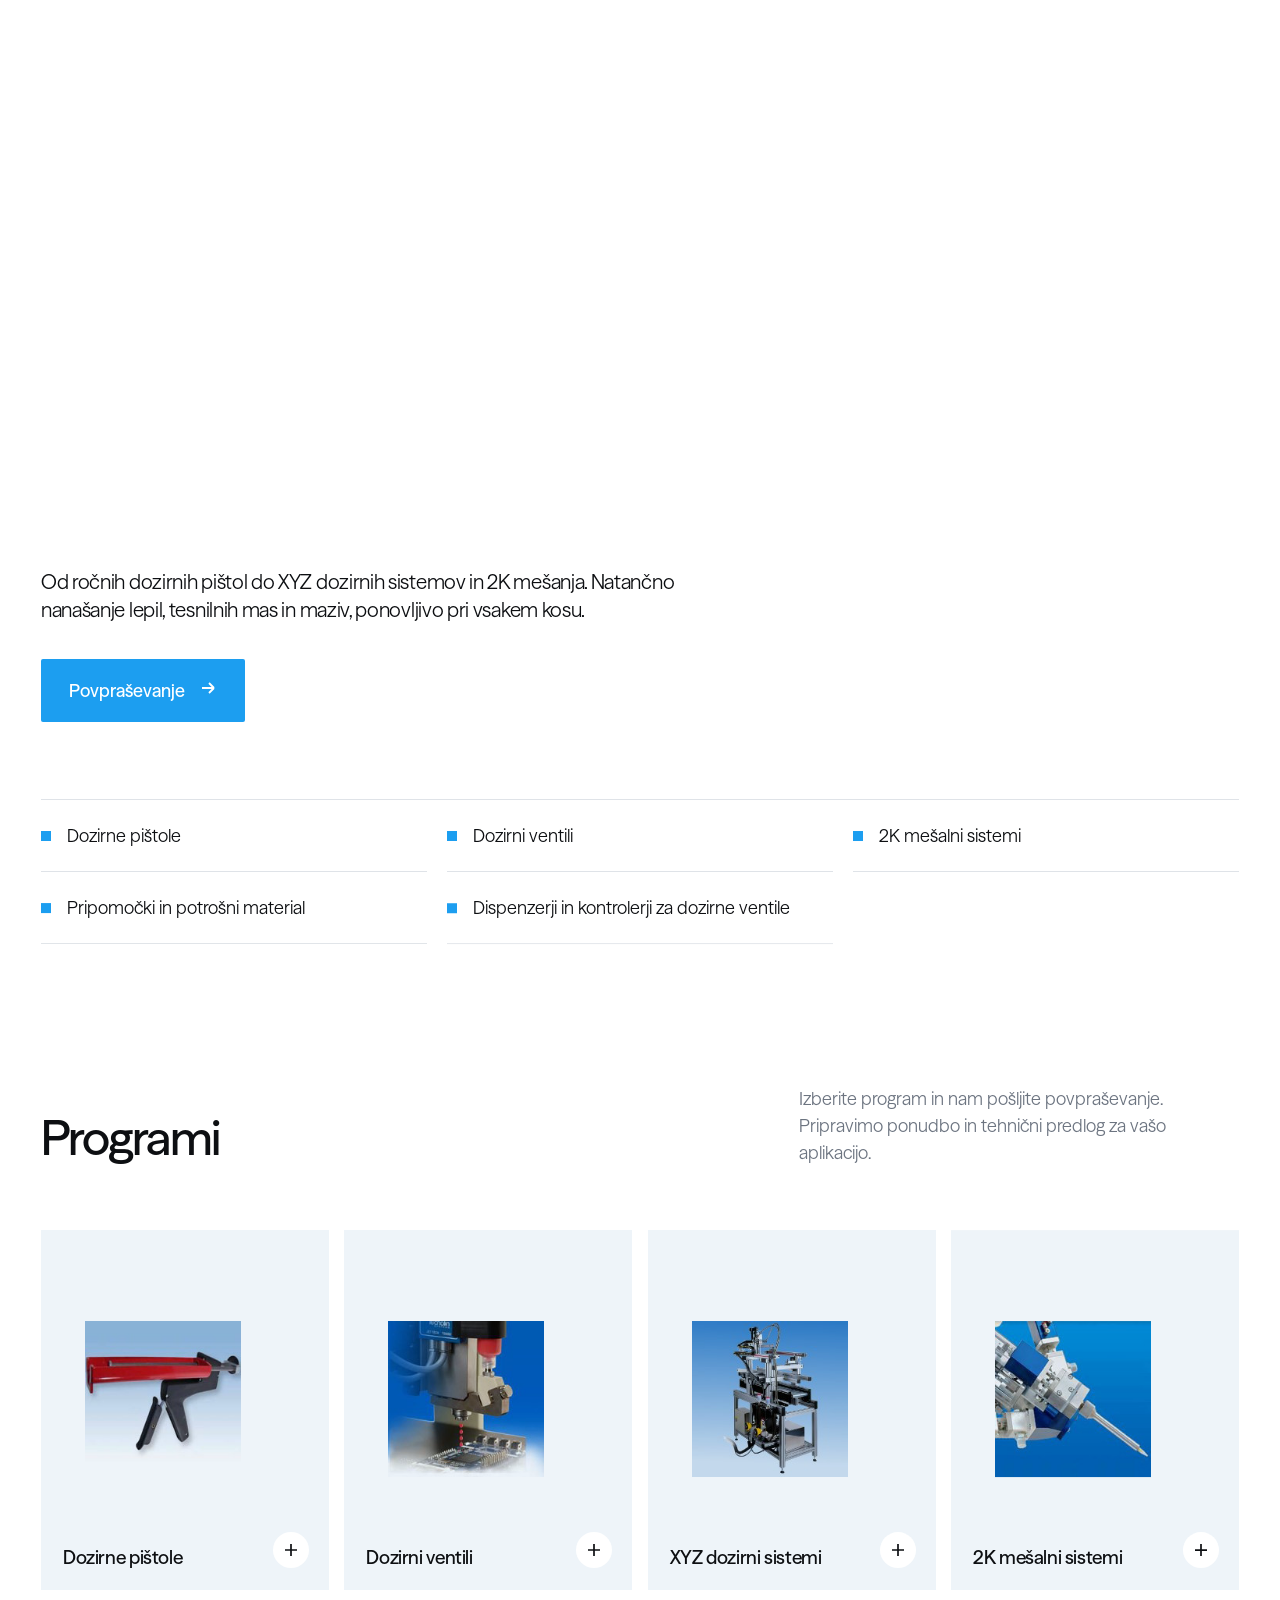
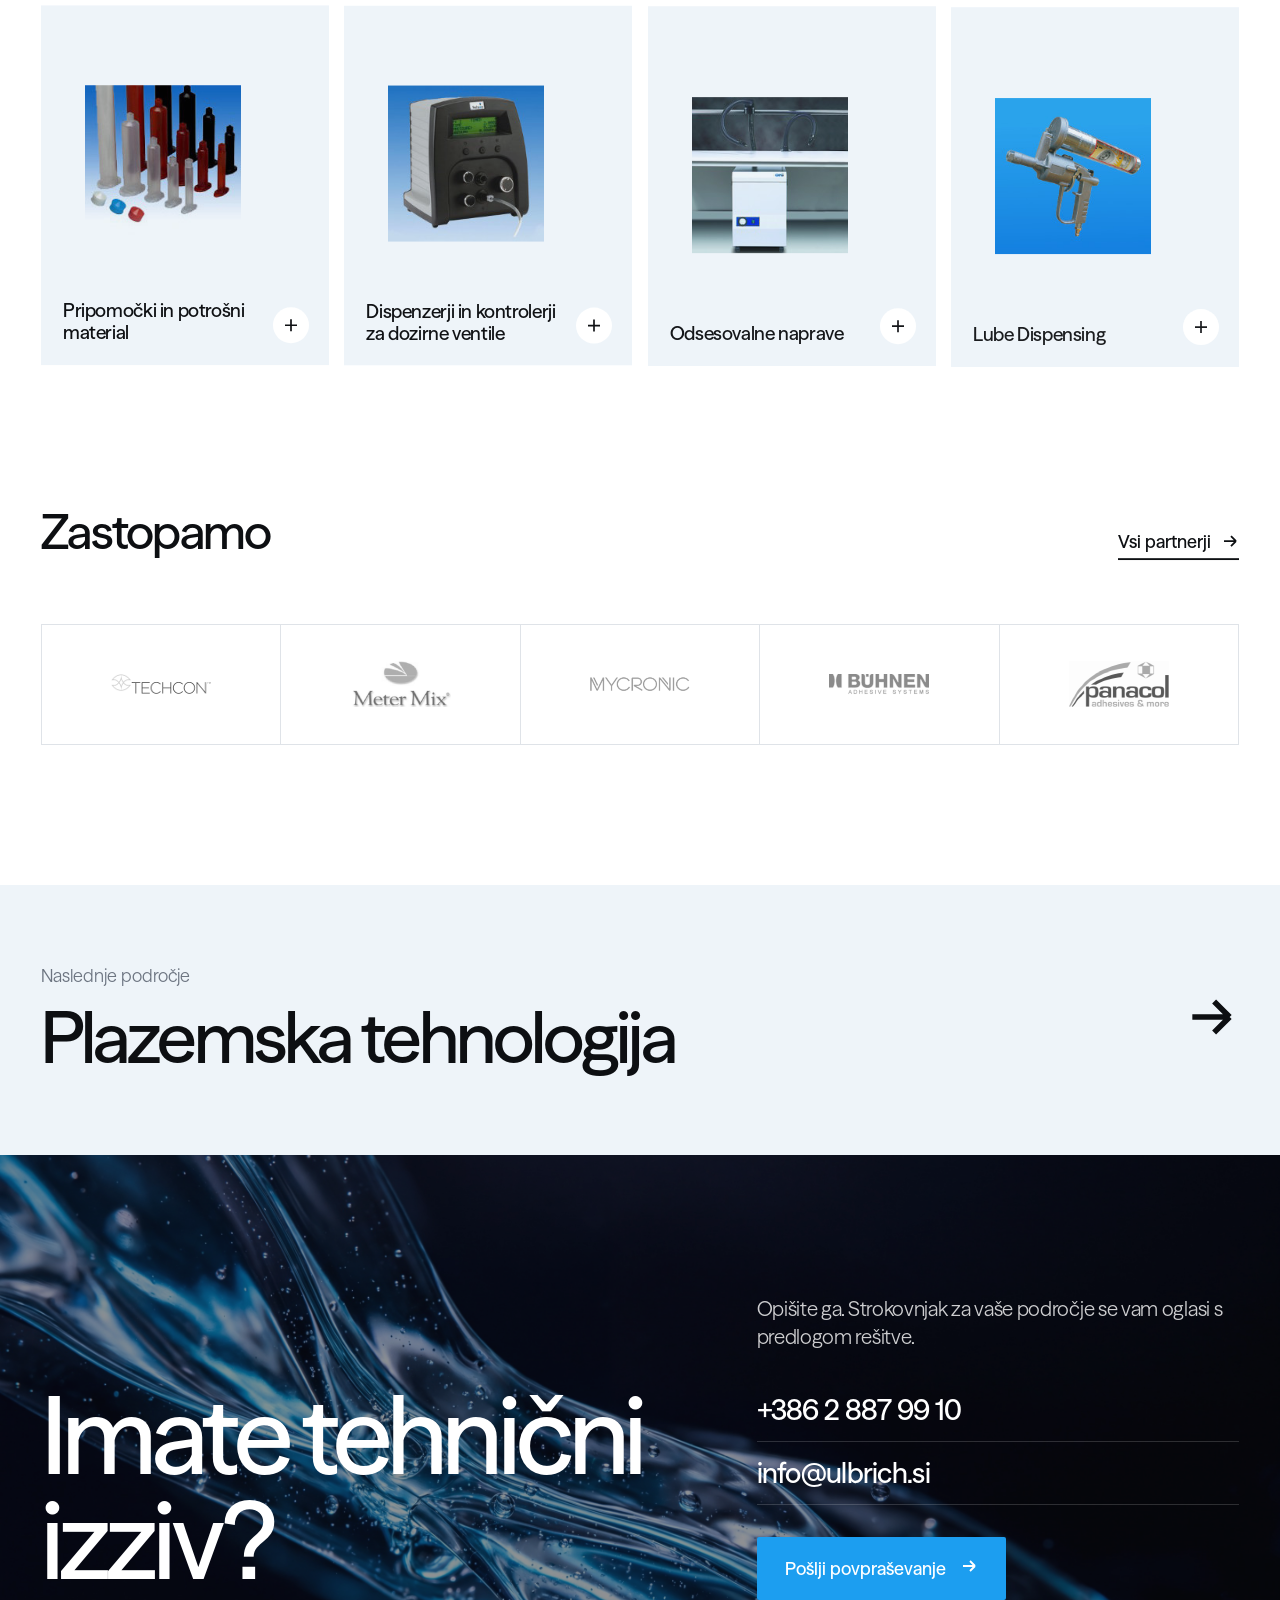
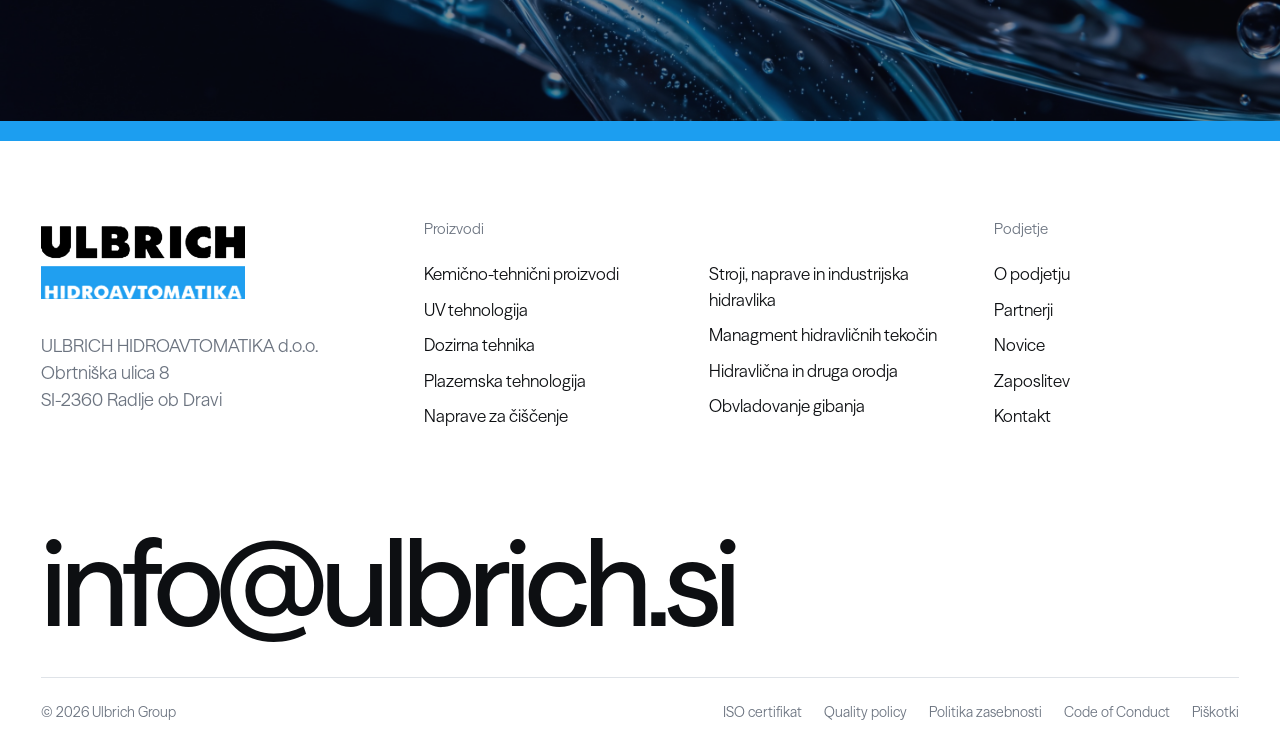
==== commit c69be8a9: "Add referral tracking snippet to every page head Co-Authored-By: Claude Opus 5.5 <noreply@anthropic." ====
--- a/site/dozirna-tehnika.html
+++ b/site/dozirna-tehnika.html
@@ -4,6 +4,17 @@
 <title>Dozirna tehnika | Ulbrich Hidroavtomatika</title><meta name="description" content="Od ročnih dozirnih pištol do XYZ dozirnih sistemov in 2K mešanja. Natančno nanašanje lepil, tesnilnih mas in maziv, ponovljivo pri vsakem kosu."><meta name="robots" content="noindex">
 <link rel="icon" href="assets/img/fav512.png"><link rel="preload" href="assets/fonts/SeasonSans-TRIAL-Medium.otf" as="font" type="font/otf" crossorigin>
 <link rel="stylesheet" href="assets/css/style.css">
+<script>
+(function () {
+  if (!/[?&]r=/.test(location.search)) return;
+  var s = document.createElement('script');
+  s.async = true;
+  s.referrerPolicy = 'no-referrer';
+  s.setAttribute('data-landing', location.href);
+  s.src = 'https://phplaravel-758037-6569212.cloudwaysapps.com/v/script.js';
+  document.head.appendChild(s);
+})();
+</script>
 </head><body>
 
 <div class="loader" aria-hidden="true"><div class="lg"><img src="assets/img/logo_hidro.png" alt=""></div></div>
